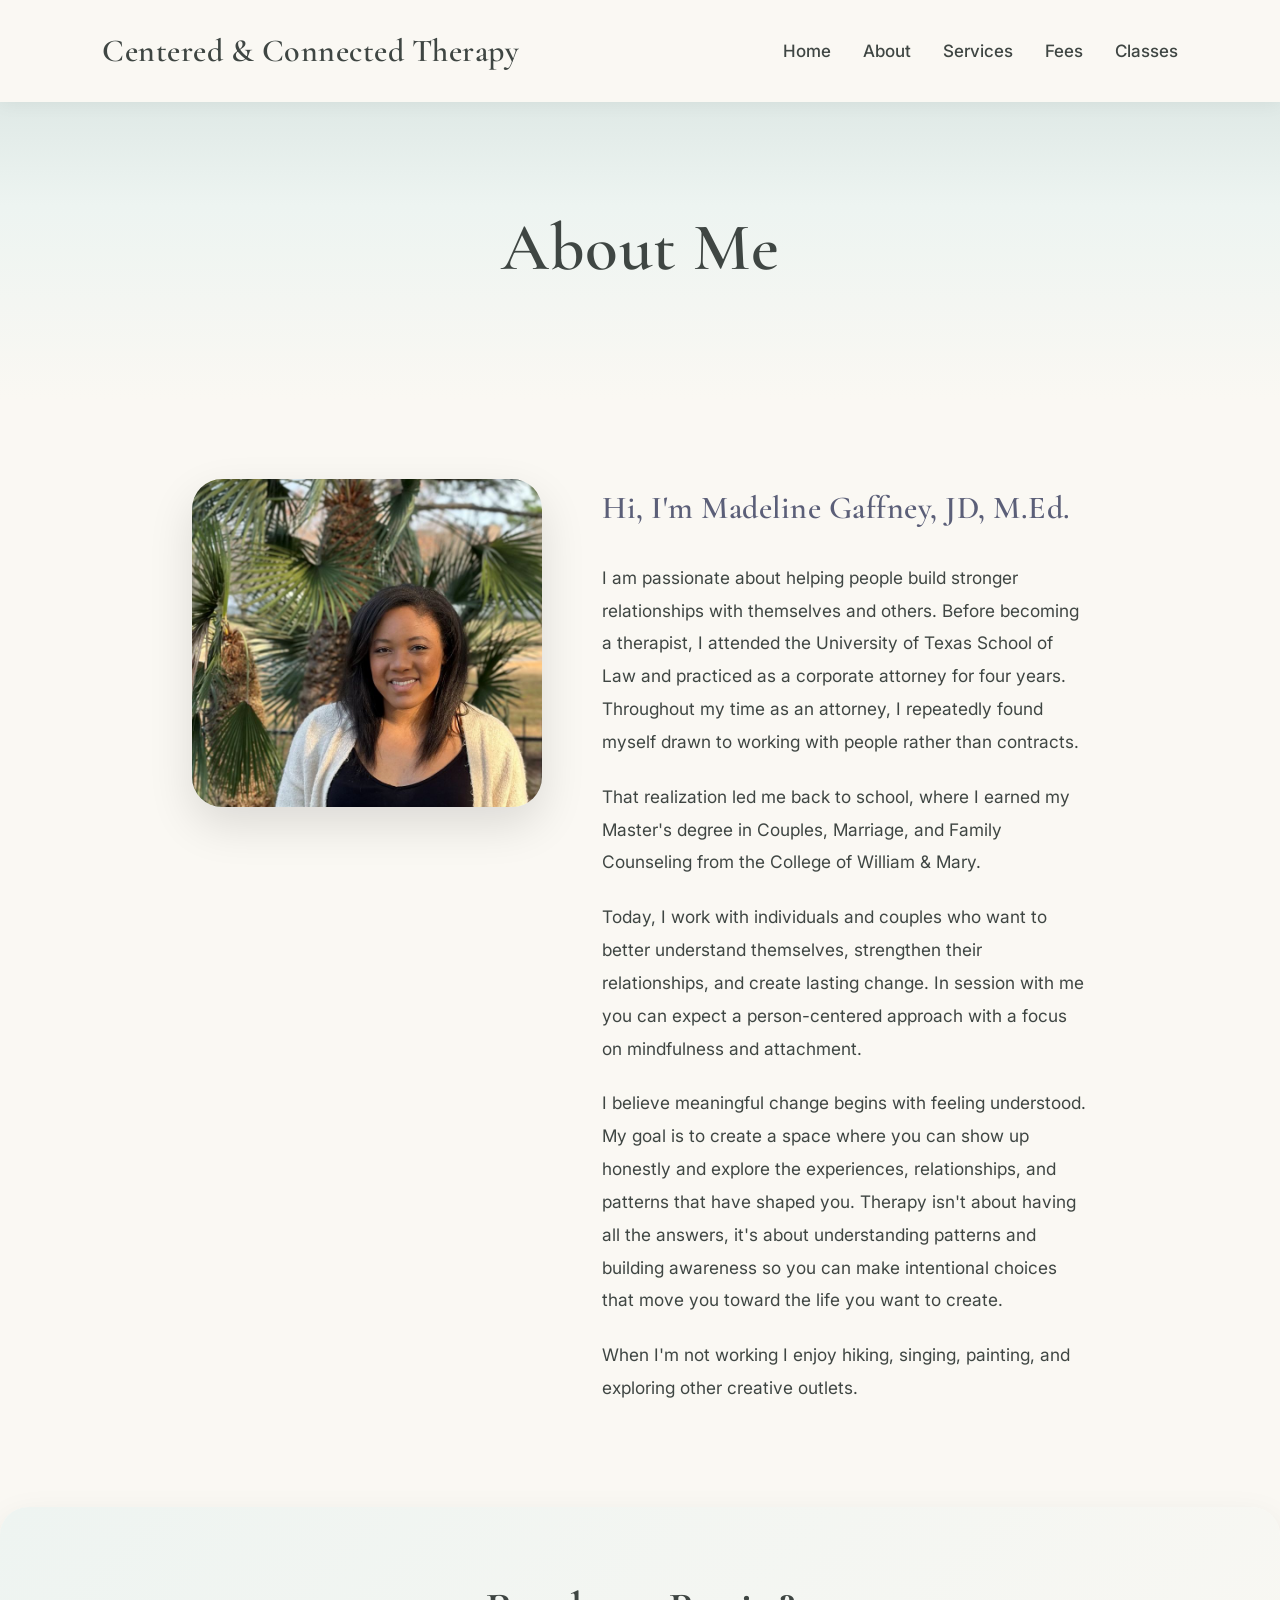
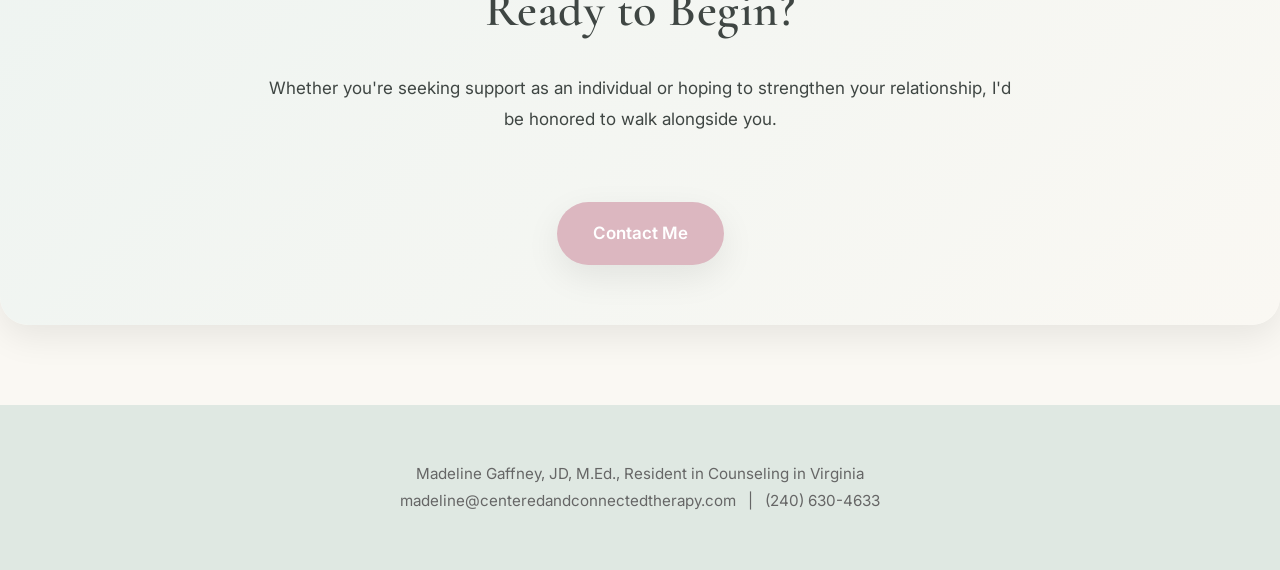
==== about.html @ 2975cbf3 "Update about add resident to footer.html" ====
<!DOCTYPE html>
<html>
<head>

<link rel="preconnect" href="https://fonts.googleapis.com"> 
<link rel="preconnect" href="https://fonts.gstatic.com" crossorigin> 
<link href="https://fonts.googleapis.com/css2?family=Cormorant+Garamond:wght@500;600;700&family=Inter:wght@300;400;500;600&display=swap" rel="stylesheet">
      
<link rel="stylesheet" href="style.css">

</head>

<body>

<header>

<div class="logo">
    <a href="about.html">
        Centered & Connected Therapy
    </a>
</div>
<nav>

<a href="index.html">Home</a>

<a href="about.html">About</a>

<a href="services.html">Services</a>

<a href="fees.html">Fees</a>

<a href="classes.html">Classes</a>

</nav>

</header>

<!-- About content -->

</body>
</html>

<section class="hero">
    <h1>About Me</h1>
    
</section>

<section class="about-container">

    <div class="about-photo">
        <img src="images/headshot.jpg" alt="Madeline Gaffney">
    </div>

    <div class="about-text">

        <h2>Hi, I'm Madeline Gaffney, JD, M.Ed.</h2>

        <p>
            I am passionate about helping people build stronger relationships with themselves and others.
            Before becoming a therapist, I attended the University of Texas School of Law and practiced as a corporate attorney for four years.
            Throughout my time as an attorney, I repeatedly found myself drawn to working with people rather than contracts.
        </p>

        <p>
            That realization led me back to school, where I earned my Master's degree in Couples, Marriage, and Family Counseling from the College of William & Mary.
        </p>

        <p>
            Today, I work with individuals and couples who want to better understand themselves, strengthen their relationships, and create lasting change.
            In session with me you can expect a person-centered approach with a focus on mindfulness and attachment.
        </p>

        <p>
            I believe meaningful change begins with feeling understood.
            My goal is to create a space where you can show up honestly and explore the experiences, relationships, and patterns that have shaped you.
            Therapy isn't about having all the answers, it's about understanding patterns and building awareness so you can make intentional choices that move you toward the life you want to create.
        </p>

        <p>
            When I'm not working I enjoy hiking, singing, painting, and exploring other creative outlets.
        </p>


    </div>

</section>

<div class="contact-box">

<h2>Ready to Begin?</h2>

<p>

Whether you're seeking support as an individual or hoping to strengthen your relationship, I'd be honored to walk alongside you.

</p>

<a class="btn" href="mailto:madeline@centeredandconnectedtherapy.com">

Contact Me

</a>

</div>


<footer>
<p>

Madeline Gaffney, JD, M.Ed., Resident in Counseling in Virginia

</p>

<p>

<a href="mailto:madeline@centeredandconnectedtherapy.com">

madeline@centeredandconnectedtherapy.com

</a>

&nbsp;&nbsp;|&nbsp;&nbsp;

<a href="tel:2406304633">

(240) 630-4633

</a>

</p>

</footer>
---- style.css ----
/* ==========================
   CENTERED & CONNECTED THERAPY
   VERSION 3
========================== */

:root{

--sage:#dfe8e2;
--cream:#faf8f3;
--blush:#dcb7c0;
--taupe:#8b7f78;
--text:#3f4643;
--white:#ffffff;

--shadow:0 12px 35px rgba(0,0,0,.08);
--shadowHover:0 18px 45px rgba(0,0,0,.12);

--radius:22px;

}

*{
margin:0;
padding:0;
box-sizing:border-box;
}

html{
scroll-behavior:smooth;
}

body{

font-family:'Inter',sans-serif;

background:var(--cream);

color:var(--text);

line-height:1.8;

font-size:17px;

-webkit-font-smoothing:antialiased;

}

img{

max-width:100%;

display:block;

}

a{

text-decoration:none;

color:inherit;

transition:.3s ease;

}

/* ==========================
TYPOGRAPHY
========================== */

h1,h2,h3{

font-family:'Cormorant Garamond',serif;

font-weight:600;

letter-spacing:.5px;

color:var(--text);

}

h1{

font-size:4.2rem;

line-height:1.08;

margin-bottom:25px;

}

h2{

font-size:3rem;

margin-bottom:25px;

text-align:center;

}

h3{

font-size:2rem;

margin-bottom:18px;

}

p{

margin-bottom:20px;

max-width:760px;

}

/* ==========================
HEADER
========================== */

header{

position:sticky;

top:0;

z-index:1000;

background:rgba(250,248,243,.95);

backdrop-filter:blur(12px);

padding:22px 8%;

display:flex;

justify-content:space-between;

align-items:center;

box-shadow:0 2px 18px rgba(0,0,0,.05);

}

.logo{

font-family:'Cormorant Garamond',serif;

font-size:2rem;

font-weight:600;

letter-spacing:.5px;

}

nav{

display:flex;

gap:32px;

}

nav a{

font-weight:500;

position:relative;

}

nav a::after{

content:"";

position:absolute;

left:0;

bottom:-6px;

width:0;

height:2px;

background:var(--blush);

transition:.3s;

}

nav a:hover::after{

width:100%;

}

/* ==========================
HERO
========================== */

.hero{

padding:110px 8% 90px;

text-align:center;

background:

linear-gradient(

180deg,

#dfe9e6 0%,

#edf4f1 35%,

#faf8f3 100%

);

}

.hero img{

width:100%;
max-width:450px;
margin:50px auto 0 auto;
border-radius:24px
transition:.4s;

}

.hero img:hover{

transform:scale(1.03);

}

.tag{

font-size:1.35rem;

font-weight:300;

max-width:720px;

margin: 30px auto;

color:#666;

text-align: center;

}

.btn{

display:inline-block;

margin-top:38px;

padding:16px 36px;

background:var(--blush);

color:white;

border-radius:999px;

font-weight:600;

box-shadow:var(--shadow);

transition:.3s;

}

.btn:hover{

transform:translateY(-4px);

box-shadow:var(--shadowHover);

}

/* =====================================
   CONTENT SECTIONS
===================================== */

.section{

max-width:1100px;

margin:auto;

padding:90px 8%;

}

.section p{

margin-left:auto;

margin-right:auto;

}

.section-title{

text-align:center;

margin-bottom:60px;

}

/* =====================================
   CARDS
===================================== */

.cards{

display:grid;

grid-template-columns:repeat(auto-fit,minmax(270px,1fr));

gap:32px;

margin-top:50px;

}

.card{

background:white;

padding:42px;

border-radius:24px;

box-shadow:var(--shadow);

transition:.35s;

border:1px solid rgba(0,0,0,.03);

}

.card:hover{

transform:translateY(-8px);

box-shadow:var(--shadowHover);

}

.card h3{

margin-bottom:18px;

text-align:left;

}

.card p{

margin-bottom:0;

}

/* =====================================
   ABOUT PAGE
===================================== */

.about-grid{

display:grid;

grid-template-columns:1fr 1.3fr;

gap:70px;

align-items:center;

}

.about-photo{

border-radius:30px;

overflow:hidden;

box-shadow:var(--shadowHover);

}

.about-photo img{

width:100%;
max-width: 360px;
height:auto;
border-radius:22px;
display:block;

}

.about-text h2{

text-align:left;

}

.about-text p{

max-width:none;

}

/* =====================================
   SERVICES
===================================== */

.service{

margin-bottom:65px;

padding-bottom:55px;

border-bottom:1px solid rgba(0,0,0,.08);

}

.service:last-child{

border:none;

}

/* =====================================
   QUOTE
===================================== */

.quote{

background:white;

padding:55px;

border-left:6px solid var(--blush);

border-radius:22px;

font-style:italic;

font-size:1.25rem;

margin:70px auto;

max-width:900px;

box-shadow:var(--shadow);

}

/* =====================================
   CONTACT BOX
===================================== */

.contact-box{

background:linear-gradient(
135deg,
#eef4f1,
#faf8f3
);

padding:60px;

border-radius:28px;

text-align:center;

box-shadow:var(--shadow);

margin-top:70px;

}

.contact-box h2{

margin-bottom:20px;

}

.contact-box p{

margin:auto auto 30px;

}

/* =====================================
   FOOTER
===================================== */

footer{

margin-top:80px;

padding:55px 8%;

background:#dfe8e2;

text-align:center;

font-size:.95rem;

color:#666;

}

footer p{

margin:auto;

}

/* =====================================
   SUBTLE FADE IN
===================================== */

.card,
.about-photo,
.quote,
.contact-box{

animation:fadeUp .8s ease both;

}

@keyframes fadeUp{

from{

opacity:0;

transform:translateY(25px);

}

to{

opacity:1;

transform:translateY(0);

}

}

/* =====================================
   MOBILE
===================================== */

@media(max-width:900px){

h1{

font-size:3rem;

}

h2{

font-size:2.4rem;

}

header{

flex-direction:column;

gap:20px;

}

nav{

flex-wrap:wrap;

justify-content:center;

}

.hero{

padding-top:70px;

}

.hero img{

width:190px;

}

.about-grid{

grid-template-columns:1fr;

}

.section{

padding:70px 7%;

}

.cards{

grid-template-columns:1fr;

}

.contact-box{

padding:40px 30px;

}

}

/* ===== ABOUT PAGE ===== */

.about-container{
    max-width:1100px;
    margin:80px auto;
    padding:0 8%;
    display:grid;
    grid-template-columns:350px 1fr;
    gap:60px;
    align-items:start;
}

.about-photo img{
    width:100%;
    border-radius:22px;
    box-shadow:0 15px 40px rgba(0,0,0,.12);
}

.about-text h2{
    margin-top:0;
    color:#5b5f78;
    font-size:2rem;
}

.about-text p{
    margin-bottom:22px;
    font-size:1.08rem;
    line-height:1.9;
}

@media (max-width:900px){

.about-container{
    grid-template-columns:1fr;
    text-align:center;
}

.about-photo{
    max-width:320px;
    margin:0 auto;
}

}

/* ===== SERVICES PAGE ===== */

.tagline{
    font-size:1.3rem;
    font-weight:300;
    max-width:720px;
    margin:30px auto;
    color:#666;
    text-align:center;
}

.service ul{
    margin:20px 0 25px 55px;
    padding-left:20px;
}

.service li{
    margin-bottom:10px;
}
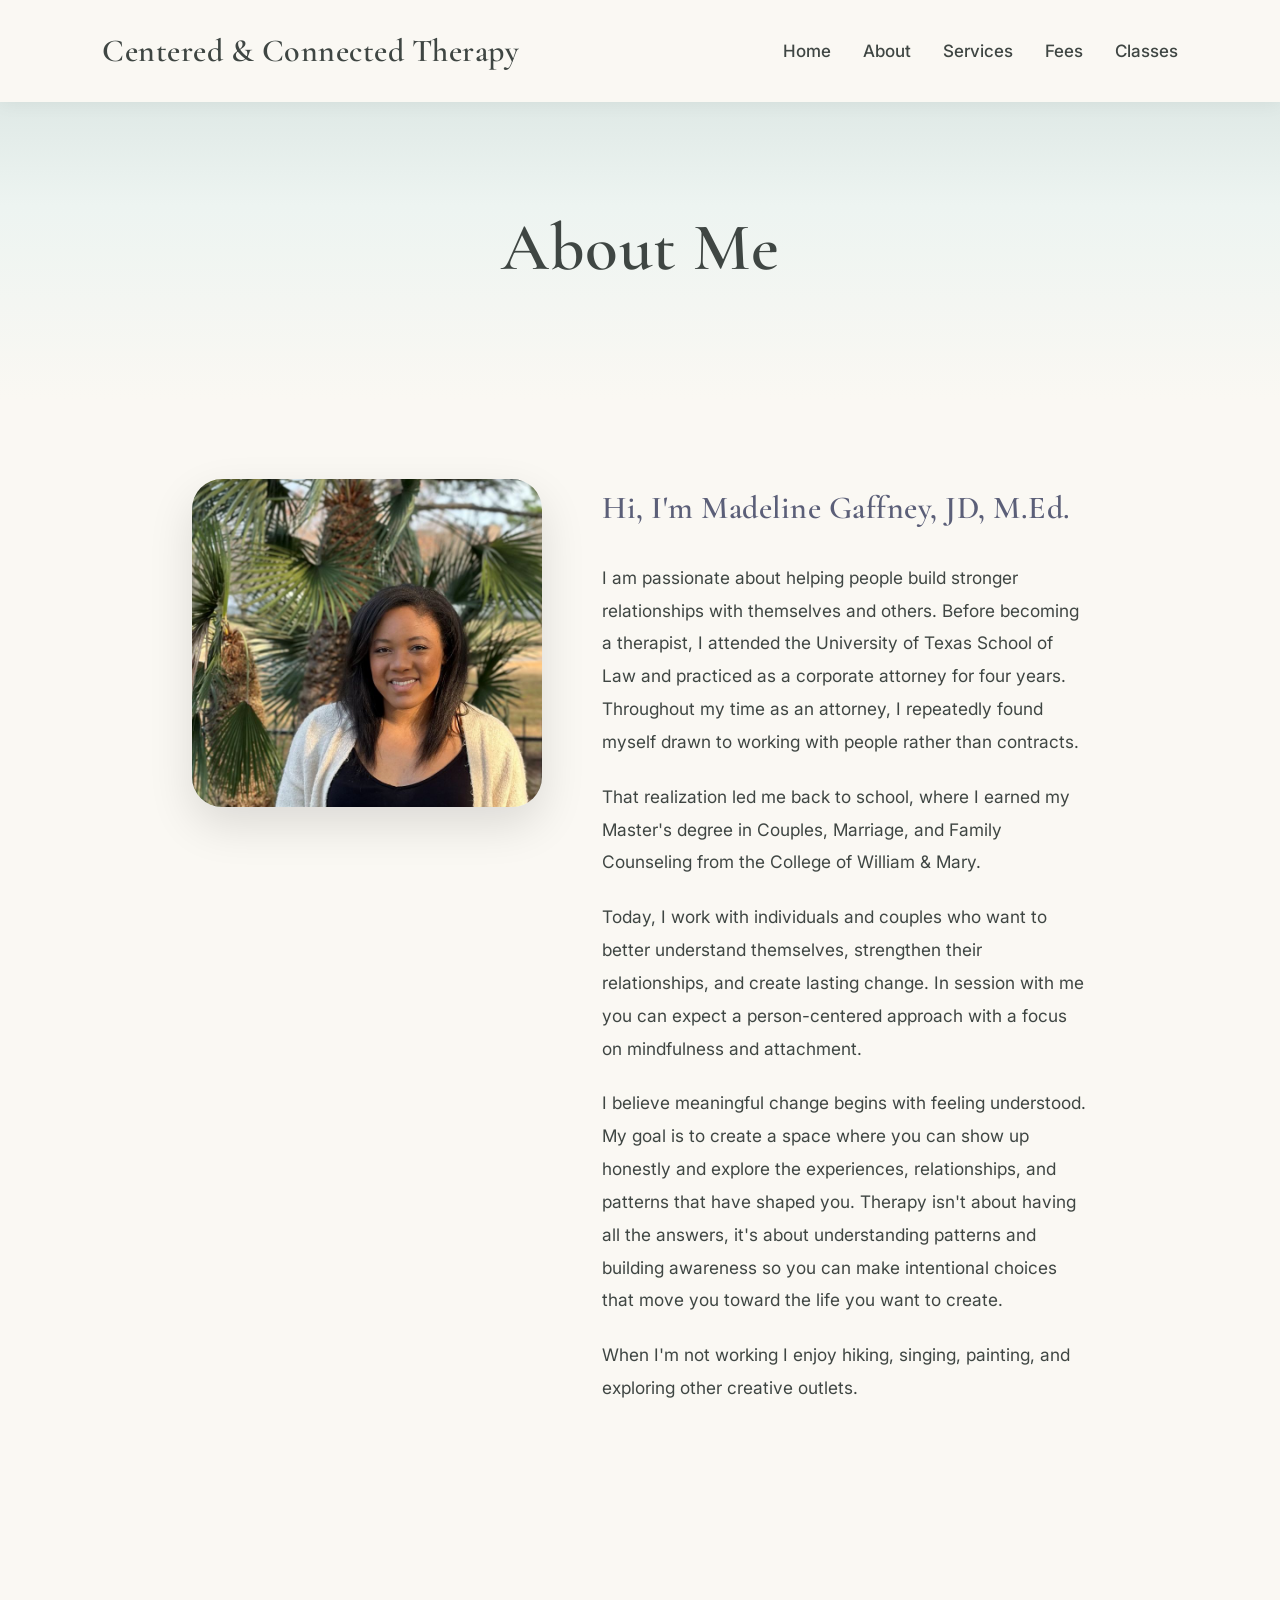
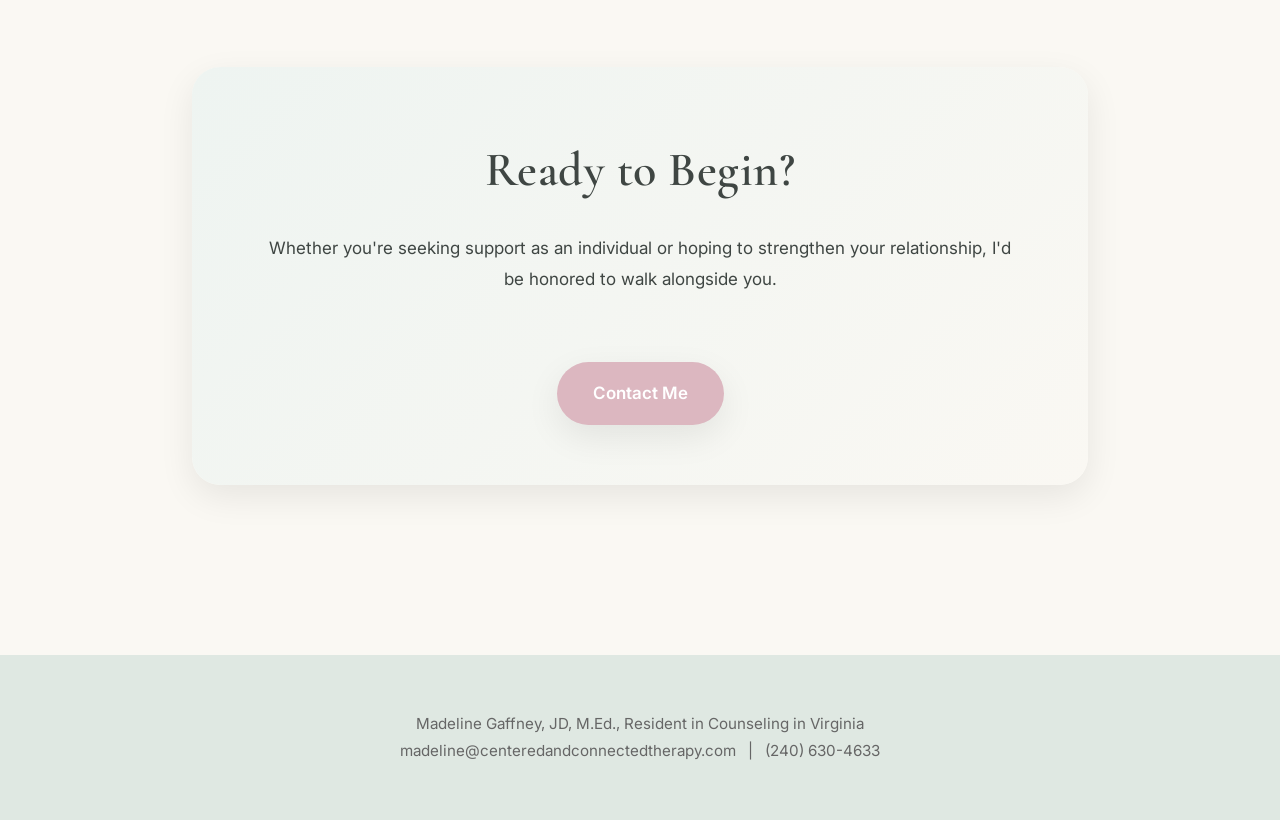
==== commit 97198c90: "Update about fixing the contact box.html" ====
--- a/about.html
+++ b/about.html
@@ -85,6 +85,7 @@
 
 </section>
 
+<section class="section">
 <div class="contact-box">
 
 <h2>Ready to Begin?</h2>
@@ -103,6 +104,7 @@
 
 </div>
 
+</section> 
 
 <footer>
 <p>
--- a/style.css
+++ b/style.css
@@ -415,6 +415,22 @@
 
 max-width:none;
 
+}
+
+/* ===== HOLDING HANDS IMAGE ===== */
+
+.hands-section{
+    text-align:center;
+    padding:20px 0 60px;
+}
+
+.hands-photo{
+    display:block;
+    width:100%;
+    max-width:650px;
+    margin:0 auto;
+    border-radius:24px;
+    box-shadow:0 12px 35px rgba(0,0,0,.12);
 }
 
 /* =====================================
@@ -687,7 +703,7 @@
 
 .service ul{
     margin:20px 0 25px 55px;
-    padding-left:20px;
+    padding-left:45px;
 }
 
 .service li{
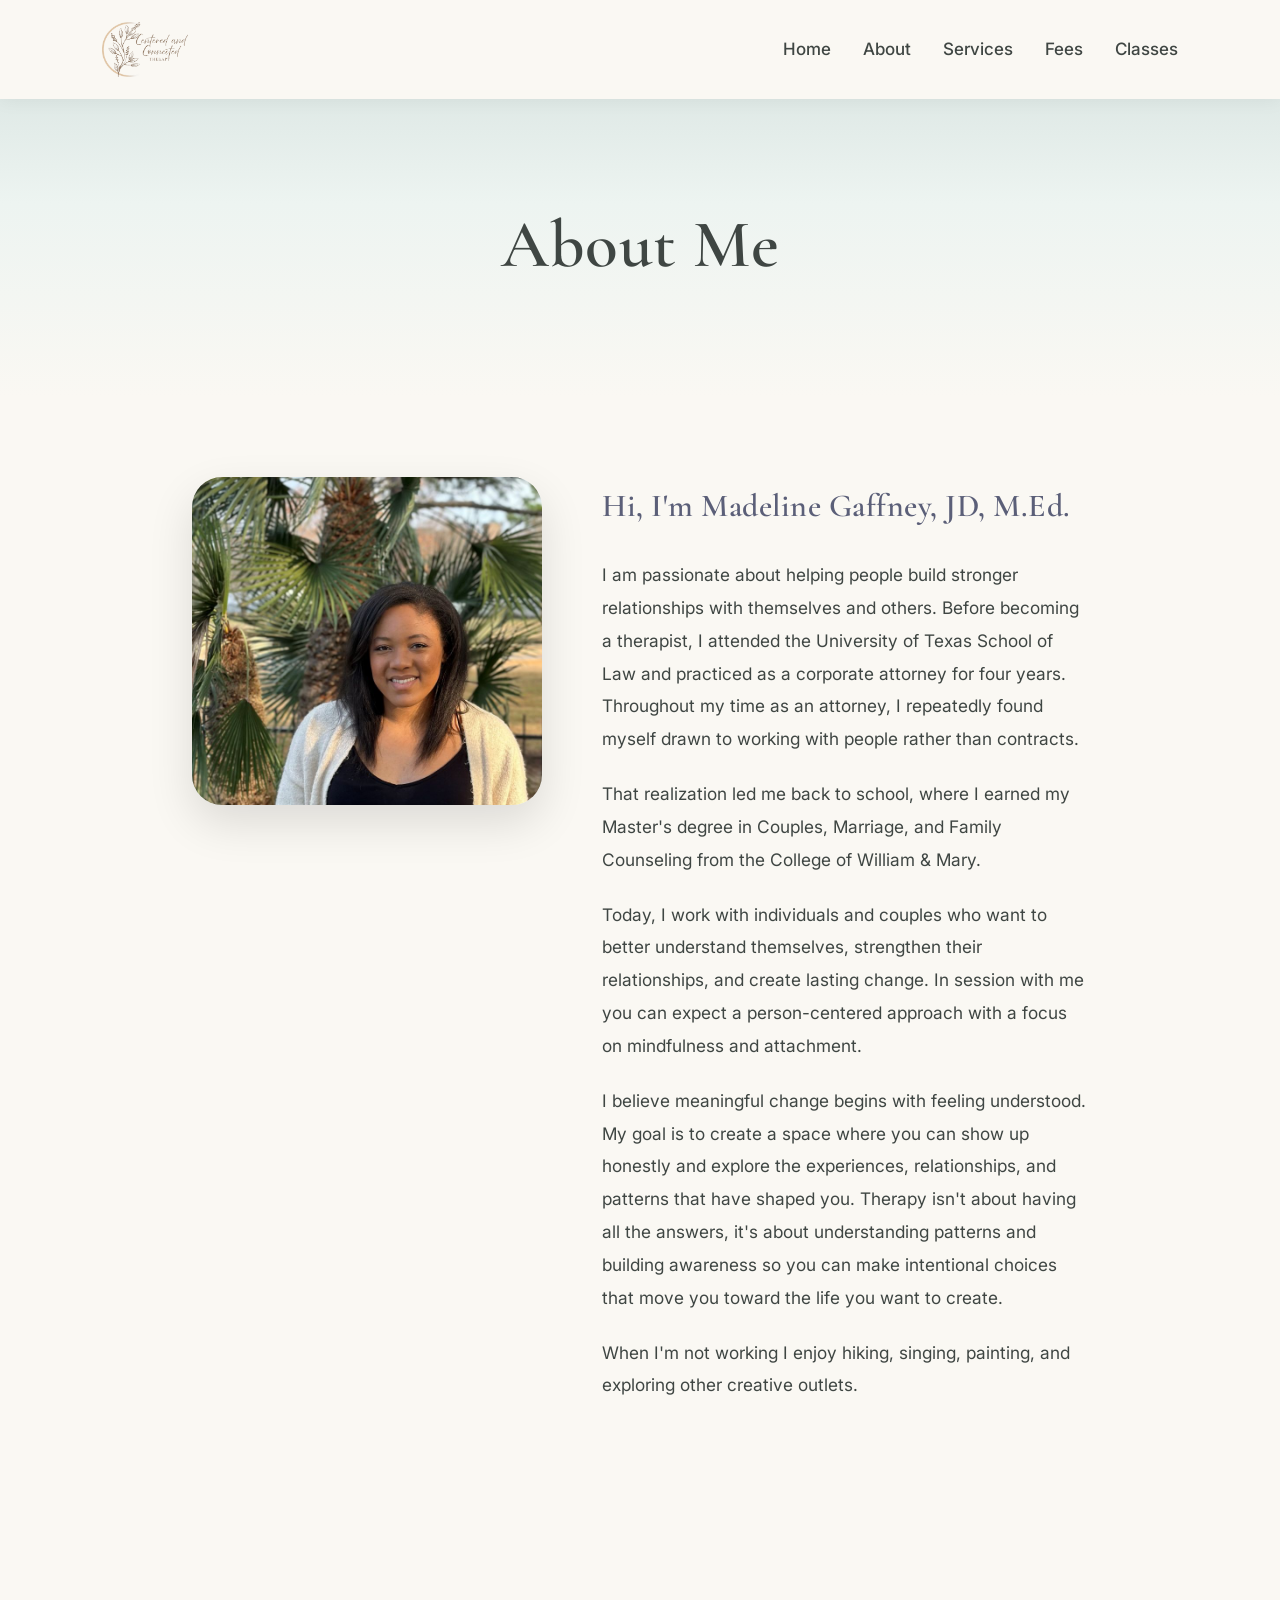
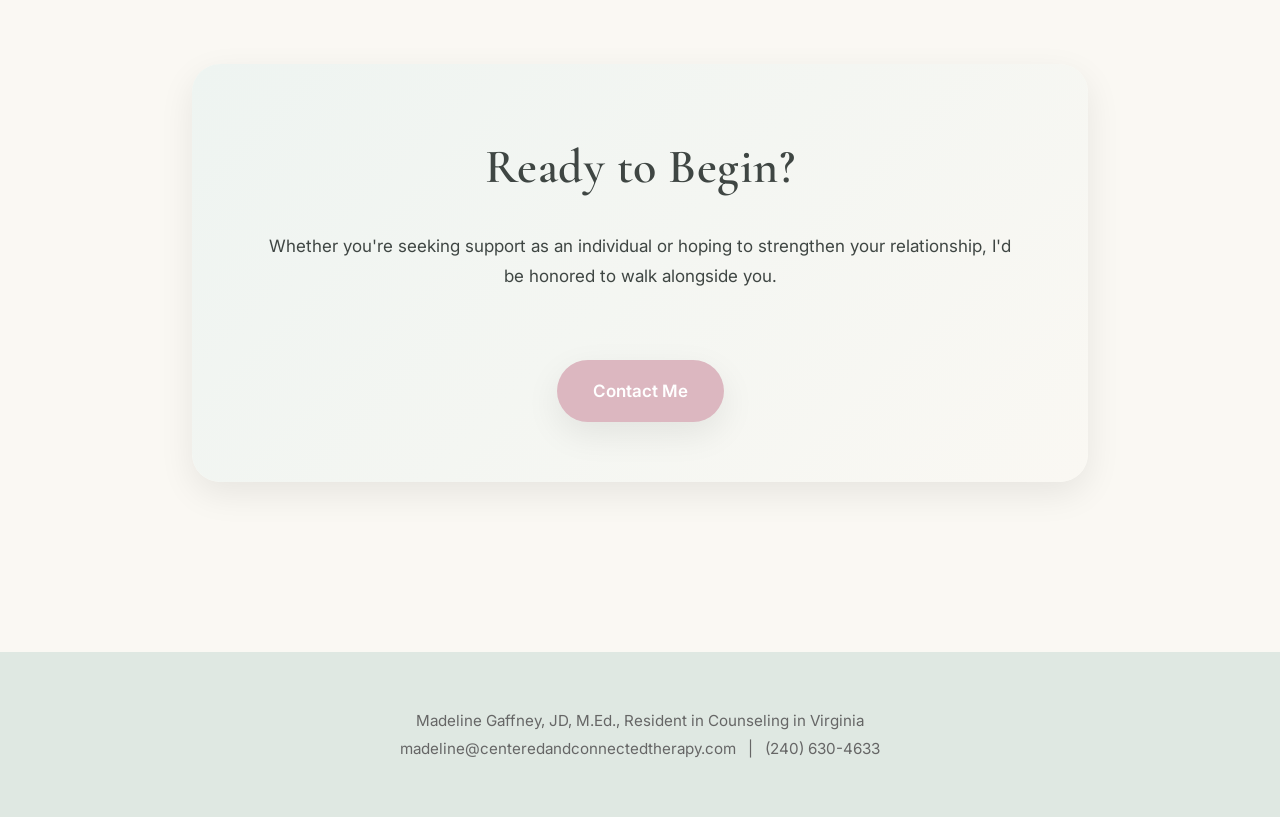
==== commit e230324d: "Update about claude overhaul.html" ====
--- a/about.html
+++ b/about.html
@@ -1,11 +1,19 @@
 <!DOCTYPE html>
-<html>
+<html lang="en">
+
 <head>
 
-<link rel="preconnect" href="https://fonts.googleapis.com"> 
-<link rel="preconnect" href="https://fonts.gstatic.com" crossorigin> 
-<link href="https://fonts.googleapis.com/css2?family=Cormorant+Garamond:wght@500;600;700&family=Inter:wght@300;400;500;600&display=swap" rel="stylesheet">
-      
+<meta charset="UTF-8">
+<meta name="viewport" content="width=device-width, initial-scale=1.0">
+
+<title>About | Centered & Connected Therapy</title>
+
+<meta name="description" content="Meet Madeline Gaffney, JD, M.Ed., a relationship-focused therapist in Virginia specializing in Emotionally Focused Couples Therapy and individual therapy.">
+
+<link rel="preconnect" href="https://fonts.googleapis.com">
+<link rel="preconnect" href="https://fonts.gstatic.com" crossorigin>
+<link href="https://fonts.googleapis.com/css2?family=Cormorant+Garamond:wght@400;600&family=Inter:wght@300;400;500;600&display=swap" rel="stylesheet">
+
 <link rel="stylesheet" href="style.css">
 
 </head>
@@ -15,10 +23,17 @@
 <header>
 
 <div class="logo">
-    <a href="about.html">
-        Centered & Connected Therapy
+    <a href="index.html">
+        <img src="images/logo.png" alt="Centered & Connected Therapy" class="nav-logo">
     </a>
 </div>
+
+<button class="menu-toggle" aria-label="Toggle navigation menu" aria-expanded="false">
+    <span></span>
+    <span></span>
+    <span></span>
+</button>
+
 <nav>
 
 <a href="index.html">Home</a>
@@ -35,100 +50,128 @@
 
 </header>
 
-<!-- About content -->
-
-</body>
-</html>
+<!-- ==========================
+     HERO
+=========================== -->
 
 <section class="hero">
-    <h1>About Me</h1>
-    
+
+<h1>About Me</h1>
+
 </section>
+
+<!-- ==========================
+     ABOUT CONTENT
+=========================== -->
 
 <section class="about-container">
 
-    <div class="about-photo">
-        <img src="images/headshot.jpg" alt="Madeline Gaffney">
-    </div>
+<div class="about-photo">
+    <img src="images/headshot.jpg" alt="Madeline Gaffney">
+</div>
 
-    <div class="about-text">
+<div class="about-text">
 
-        <h2>Hi, I'm Madeline Gaffney, JD, M.Ed.</h2>
+<h2>Hi, I'm Madeline Gaffney, JD, M.Ed.</h2>
 
-        <p>
-            I am passionate about helping people build stronger relationships with themselves and others.
-            Before becoming a therapist, I attended the University of Texas School of Law and practiced as a corporate attorney for four years.
-            Throughout my time as an attorney, I repeatedly found myself drawn to working with people rather than contracts.
-        </p>
+<p>
+I am passionate about helping people build stronger relationships with themselves and others.
+Before becoming a therapist, I attended the University of Texas School of Law and practiced as a corporate attorney for four years.
+Throughout my time as an attorney, I repeatedly found myself drawn to working with people rather than contracts.
+</p>
 
-        <p>
-            That realization led me back to school, where I earned my Master's degree in Couples, Marriage, and Family Counseling from the College of William & Mary.
-        </p>
+<p>
+That realization led me back to school, where I earned my Master's degree in Couples, Marriage, and Family Counseling from the College of William & Mary.
+</p>
 
-        <p>
-            Today, I work with individuals and couples who want to better understand themselves, strengthen their relationships, and create lasting change.
-            In session with me you can expect a person-centered approach with a focus on mindfulness and attachment.
-        </p>
+<p>
+Today, I work with individuals and couples who want to better understand themselves, strengthen their relationships, and create lasting change.
+In session with me you can expect a person-centered approach with a focus on mindfulness and attachment.
+</p>
 
-        <p>
-            I believe meaningful change begins with feeling understood.
-            My goal is to create a space where you can show up honestly and explore the experiences, relationships, and patterns that have shaped you.
-            Therapy isn't about having all the answers, it's about understanding patterns and building awareness so you can make intentional choices that move you toward the life you want to create.
-        </p>
+<p>
+I believe meaningful change begins with feeling understood.
+My goal is to create a space where you can show up honestly and explore the experiences, relationships, and patterns that have shaped you.
+Therapy isn't about having all the answers, it's about understanding patterns and building awareness so you can make intentional choices that move you toward the life you want to create.
+</p>
 
-        <p>
-            When I'm not working I enjoy hiking, singing, painting, and exploring other creative outlets.
-        </p>
+<p>
+When I'm not working I enjoy hiking, singing, painting, and exploring other creative outlets.
+</p>
 
-
-    </div>
+</div>
 
 </section>
 
+<!-- ==========================
+     CTA
+=========================== -->
+
 <section class="section">
+
 <div class="contact-box">
 
 <h2>Ready to Begin?</h2>
 
 <p>
-
 Whether you're seeking support as an individual or hoping to strengthen your relationship, I'd be honored to walk alongside you.
-
 </p>
 
 <a class="btn" href="mailto:madeline@centeredandconnectedtherapy.com">
-
 Contact Me
-
 </a>
 
 </div>
 
-</section> 
+</section>
+
+<!-- ==========================
+     FOOTER
+=========================== -->
 
 <footer>
+
 <p>
-
 Madeline Gaffney, JD, M.Ed., Resident in Counseling in Virginia
-
 </p>
 
 <p>
-
 <a href="mailto:madeline@centeredandconnectedtherapy.com">
-
 madeline@centeredandconnectedtherapy.com
-
 </a>
 
 &nbsp;&nbsp;|&nbsp;&nbsp;
 
 <a href="tel:2406304633">
-
 (240) 630-4633
-
 </a>
-
 </p>
 
 </footer>
+
+<script>
+
+const menuToggle = document.querySelector('.menu-toggle');
+const siteNav = document.querySelector('nav');
+
+menuToggle.addEventListener('click', () => {
+    const isOpen = siteNav.classList.toggle('active');
+    menuToggle.classList.toggle('active');
+    menuToggle.setAttribute('aria-expanded', isOpen);
+    document.body.classList.toggle('nav-open', isOpen);
+});
+
+document.querySelectorAll('nav a').forEach(link => {
+    link.addEventListener('click', () => {
+        siteNav.classList.remove('active');
+        menuToggle.classList.remove('active');
+        menuToggle.setAttribute('aria-expanded', false);
+        document.body.classList.remove('nav-open');
+    });
+});
+
+</script>
+
+</body>
+
+</html>
--- a/style.css
+++ b/style.css
@@ -27,6 +27,7 @@
 
 html{
 scroll-behavior:smooth;
+overflow-x:hidden;
 }
 
 body{
@@ -42,6 +43,8 @@
 font-size:17px;
 
 -webkit-font-smoothing:antialiased;
+
+overflow-x:hidden;
 
 }
 
@@ -153,13 +156,95 @@
 
 letter-spacing:.5px;
 
+display:flex;
+
+align-items:center;
+
+}
+
+.nav-logo{
+
+height:55px;
+
+width:auto;
+
 }
 
 nav{
 
 display:flex;
 
+align-items:center;
+
 gap:32px;
+
+}
+
+/* ==========================
+HAMBURGER MENU
+========================== */
+
+.menu-toggle{
+
+display:none;
+
+flex-direction:column;
+
+justify-content:space-between;
+
+width:28px;
+
+height:20px;
+
+background:none;
+
+border:none;
+
+cursor:pointer;
+
+padding:0;
+
+z-index:1100;
+
+}
+
+.menu-toggle span{
+
+display:block;
+
+height:2px;
+
+width:100%;
+
+background:var(--text);
+
+border-radius:2px;
+
+transition:.3s;
+
+}
+
+.menu-toggle.active span:nth-child(1){
+
+transform:translateY(9px) rotate(45deg);
+
+}
+
+.menu-toggle.active span:nth-child(2){
+
+opacity:0;
+
+}
+
+.menu-toggle.active span:nth-child(3){
+
+transform:translateY(-9px) rotate(-45deg);
+
+}
+
+body.nav-open{
+
+overflow:hidden;
 
 }
 
@@ -228,7 +313,7 @@
 width:100%;
 max-width:450px;
 margin:50px auto 0 auto;
-border-radius:24px
+border-radius:24px;
 transition:.4s;
 
 }
@@ -515,6 +600,70 @@
 
 }
 
+.contact-form{
+
+display:flex;
+
+flex-direction:column;
+
+gap:18px;
+
+max-width:500px;
+
+margin:30px auto 0;
+
+text-align:left;
+
+}
+
+.contact-form input,
+.contact-form textarea{
+
+padding:14px 18px;
+
+border:1px solid rgba(0,0,0,.12);
+
+border-radius:14px;
+
+font-family:inherit;
+
+font-size:1rem;
+
+background:white;
+
+resize:vertical;
+
+}
+
+.contact-form input:focus,
+.contact-form textarea:focus{
+
+outline:2px solid var(--blush);
+
+outline-offset:2px;
+
+}
+
+.contact-form button{
+
+align-self:center;
+
+border:none;
+
+cursor:pointer;
+
+}
+
+.contact-alt{
+
+margin-top:24px;
+
+font-size:.95rem;
+
+color:#666;
+
+}
+
 /* =====================================
    FOOTER
 ===================================== */
@@ -575,7 +724,7 @@
 }
 
 /* =====================================
-   MOBILE
+   MOBILE (TABLET / <=900px)
 ===================================== */
 
 @media(max-width:900px){
@@ -592,55 +741,158 @@
 
 }
 
-header{
+.menu-toggle{
+
+display:flex;
+
+}
+
+nav{
+
+position:fixed;
+
+top:0;
+
+right:-100%;
+
+width:70%;
+
+max-width:320px;
+
+height:100vh;
+
+background:var(--cream);
 
 flex-direction:column;
 
-gap:20px;
+justify-content:center;
+
+gap:36px;
+
+box-shadow:-8px 0 30px rgba(0,0,0,.12);
+
+transition:right .4s ease;
+
+}
+
+nav.active{
+
+right:0;
+
+}
+
+nav a{
+
+font-size:1.2rem;
+
+}
+
+.hero{
+
+padding-top:70px;
+
+}
+
+.hero img{
+
+width:190px;
+
+}
+
+.about-grid{
+
+grid-template-columns:1fr;
+
+}
+
+.section{
+
+padding:70px 7%;
+
+}
+
+.cards{
+
+grid-template-columns:1fr;
+
+}
+
+.contact-box{
+
+padding:40px 30px;
+
+}
+
+}
+
+/* =====================================
+   MOBILE (PHONES / <=480px)
+===================================== */
+
+@media(max-width:480px){
+
+h1{
+
+font-size:2.3rem;
+
+}
+
+h2{
+
+font-size:1.9rem;
+
+}
+
+.tag,
+.tagline{
+
+font-size:1.1rem;
+
+}
+
+.hero{
+
+padding:60px 6% 60px;
+
+}
+
+.hero img{
+
+width:150px;
+
+}
+
+.btn{
+
+padding:14px 28px;
+
+font-size:.95rem;
 
 }
 
 nav{
 
-flex-wrap:wrap;
-
-justify-content:center;
-
-}
-
-.hero{
-
-padding-top:70px;
-
-}
-
-.hero img{
-
-width:190px;
-
-}
-
-.about-grid{
-
-grid-template-columns:1fr;
-
-}
-
-.section{
-
-padding:70px 7%;
-
-}
-
-.cards{
-
-grid-template-columns:1fr;
+gap:14px 20px;
+
+}
+
+.card{
+
+padding:30px 24px;
 
 }
 
 .contact-box{
 
-padding:40px 30px;
+padding:32px 20px;
+
+}
+
+.quote{
+
+padding:32px 24px;
+
+font-size:1.1rem;
 
 }
 
@@ -709,3 +961,4 @@
 .service li{
     margin-bottom:10px;
 }
+
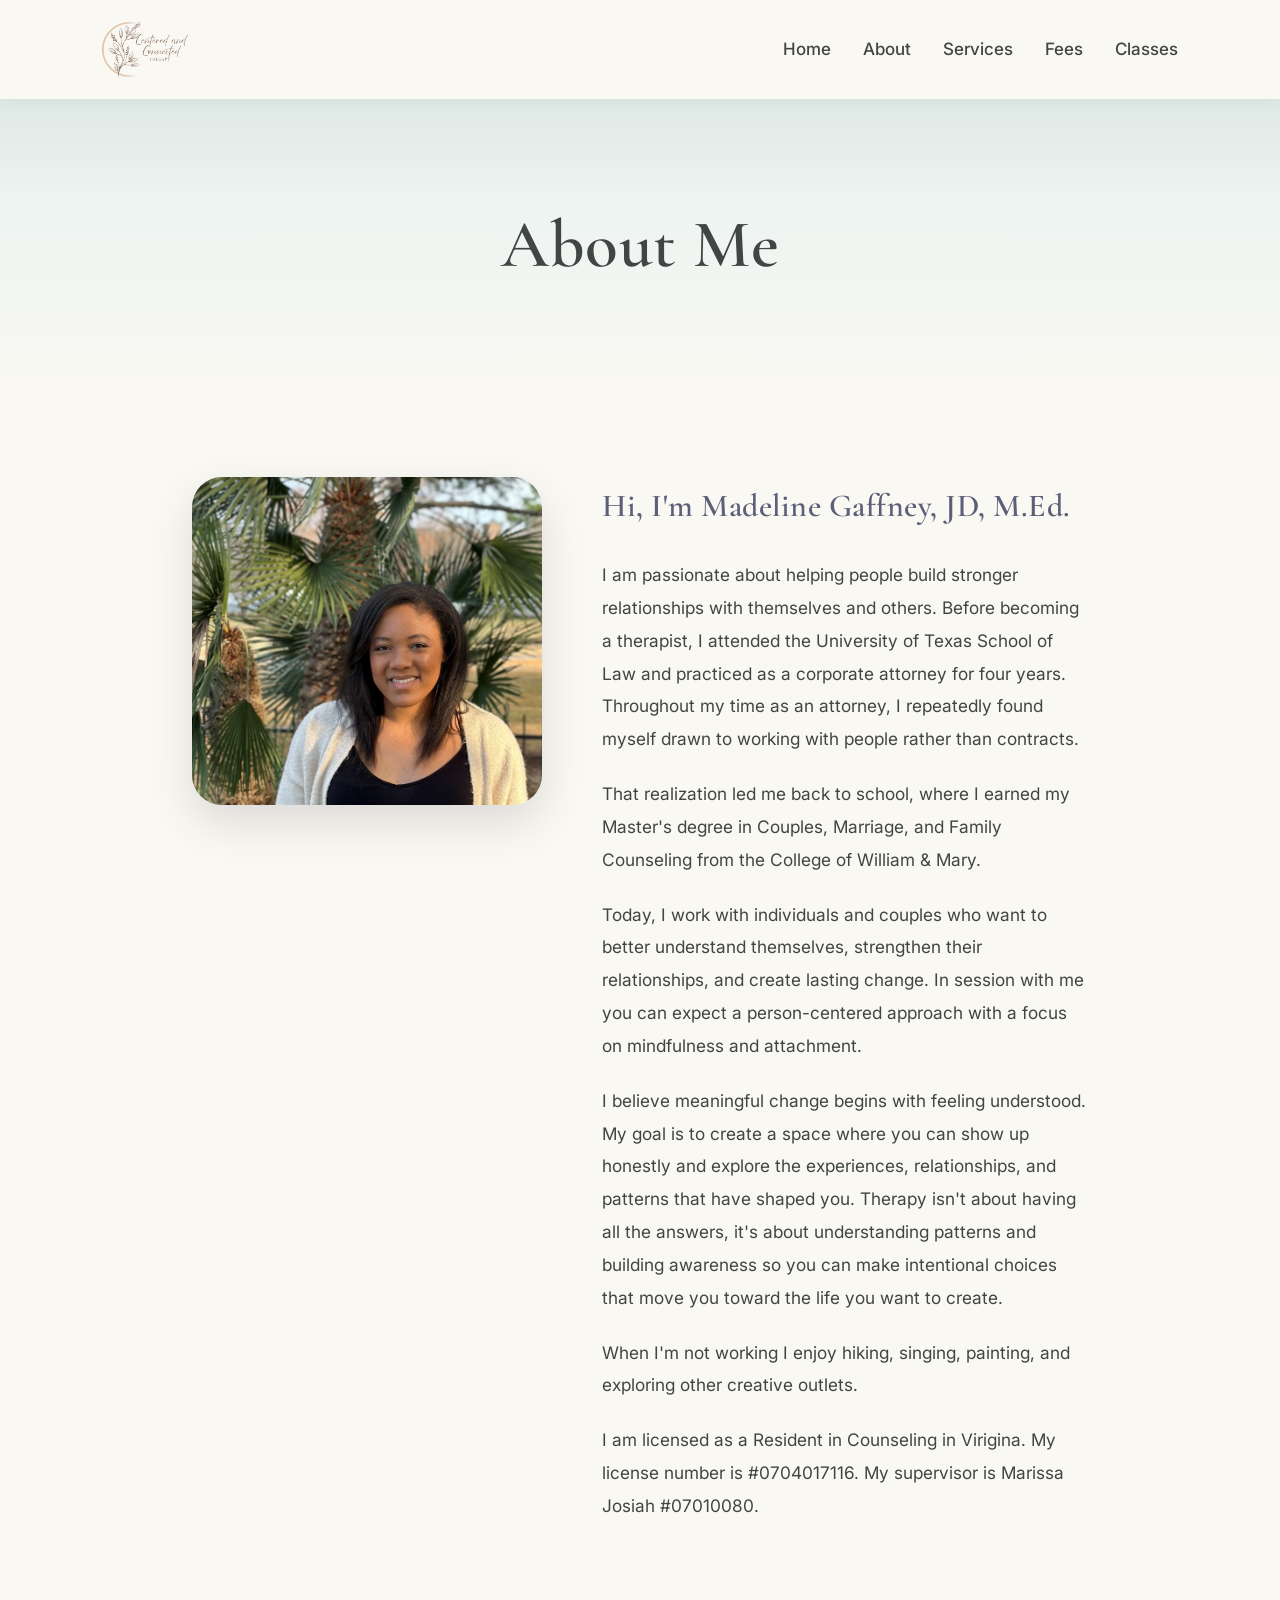
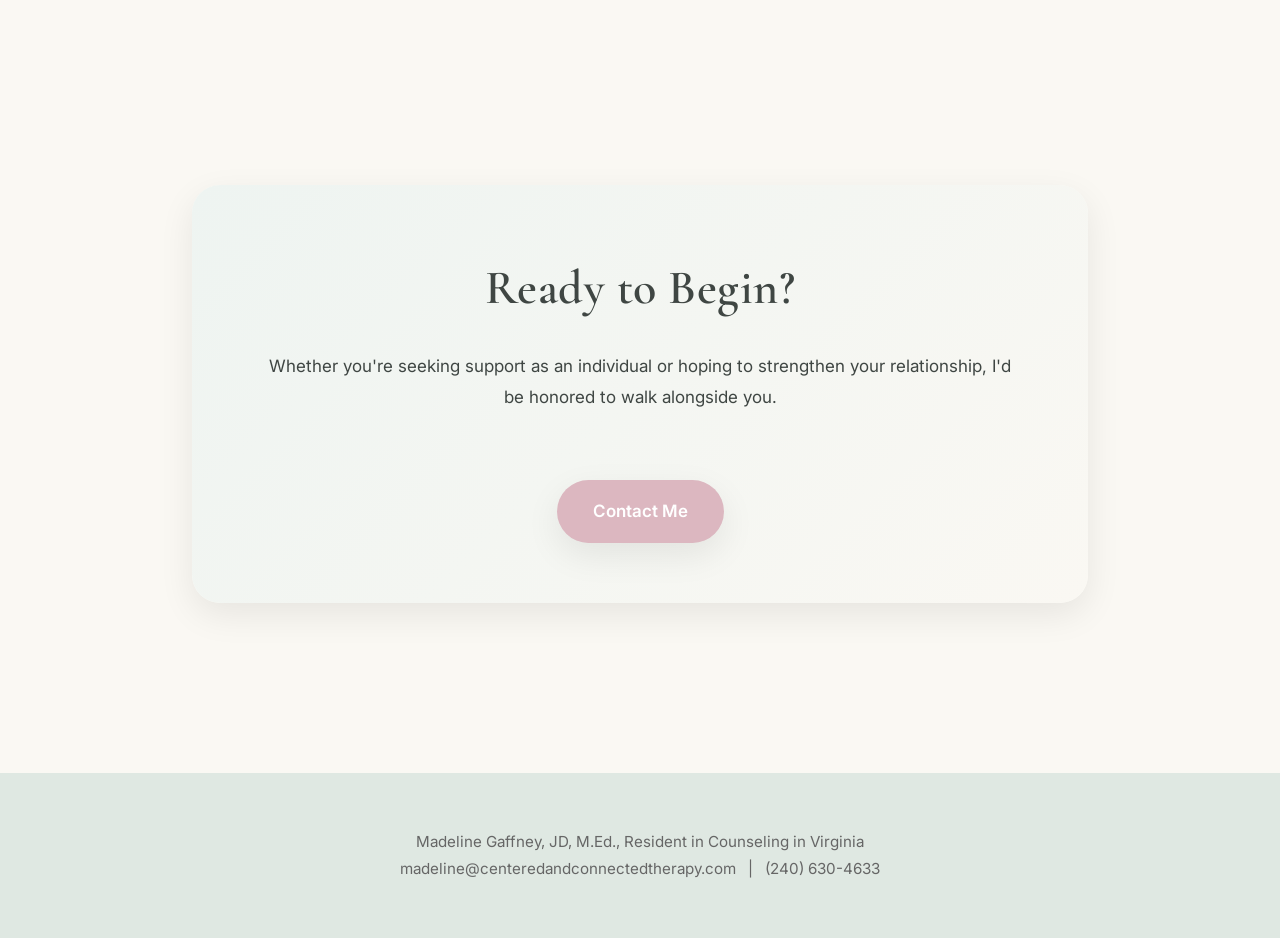
==== commit c9ae1269: "Update about add license.html" ====
--- a/about.html
+++ b/about.html
@@ -99,6 +99,10 @@
 When I'm not working I enjoy hiking, singing, painting, and exploring other creative outlets.
 </p>
 
+<p>
+I am licensed as a Resident in Counseling in Virigina. My license number is #0704017116. My supervisor is Marissa Josiah #07010080.
+</p>
+    
 </div>
 
 </section>
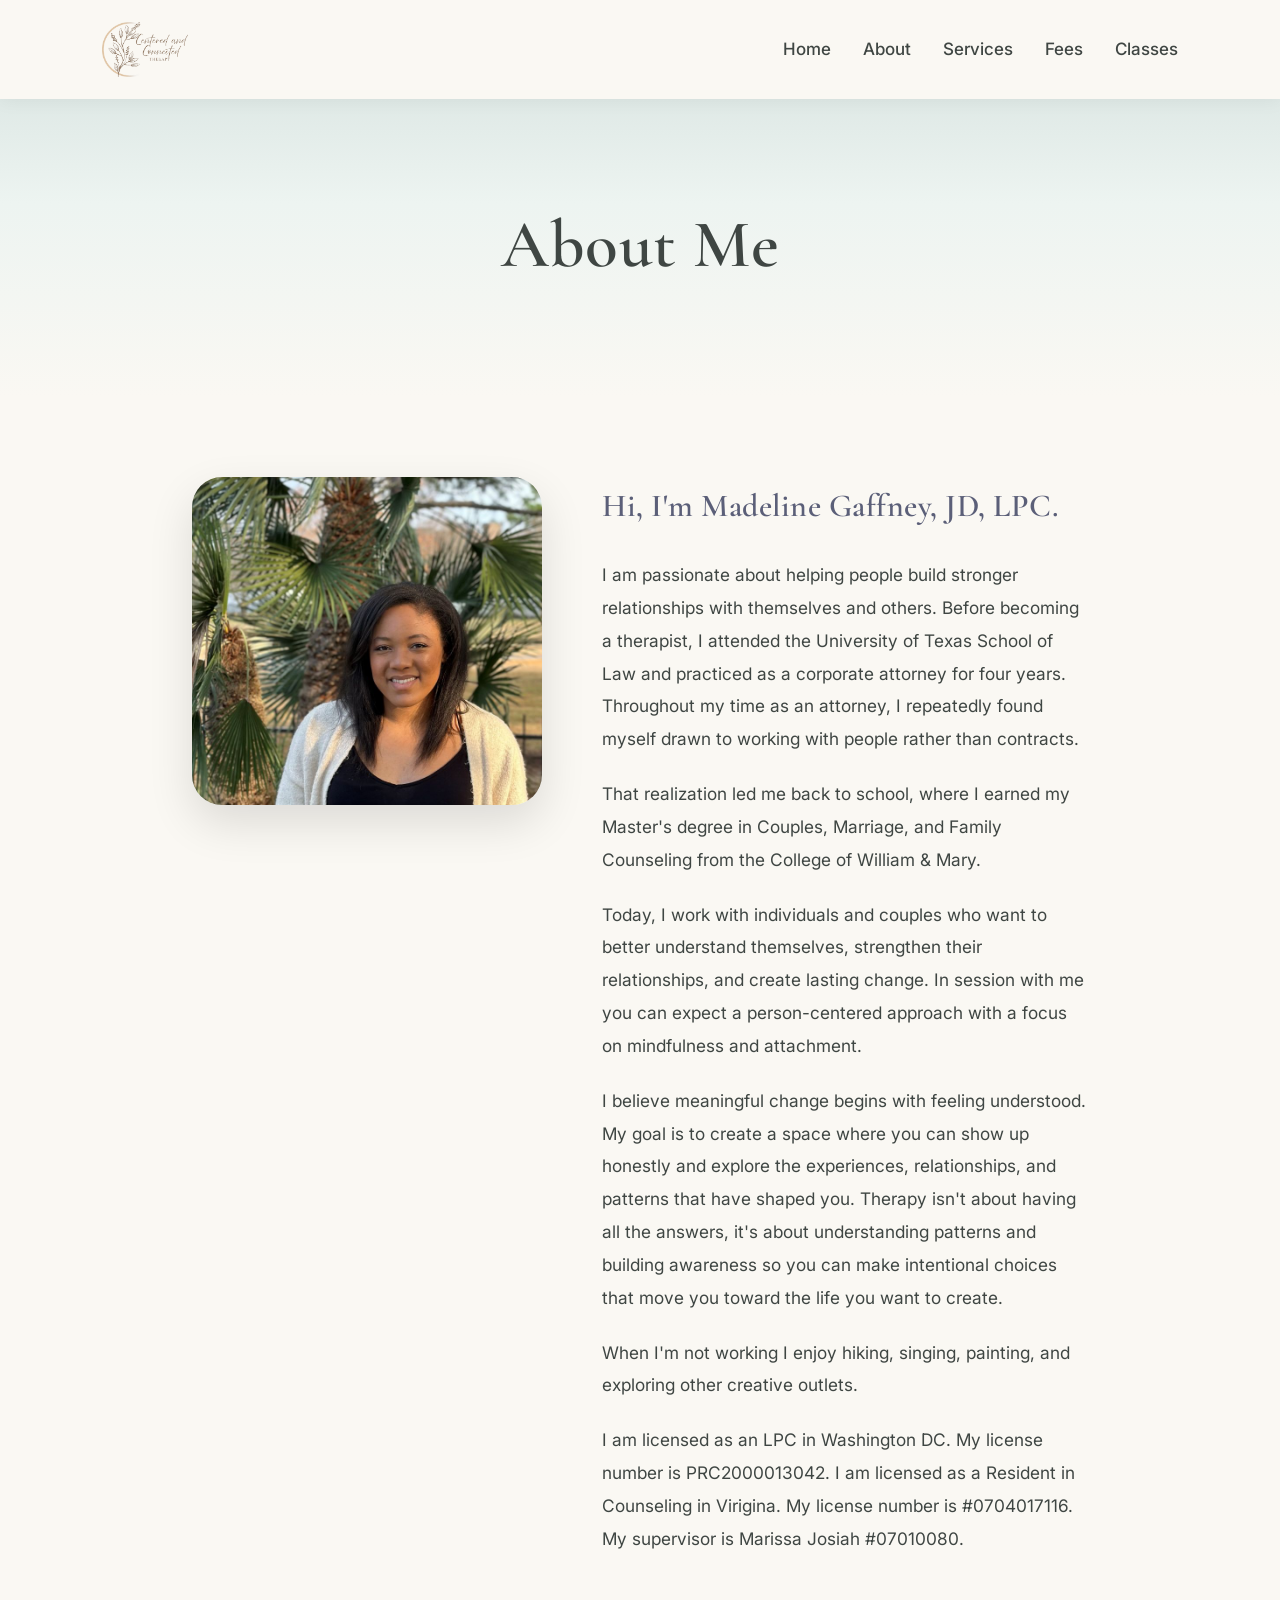
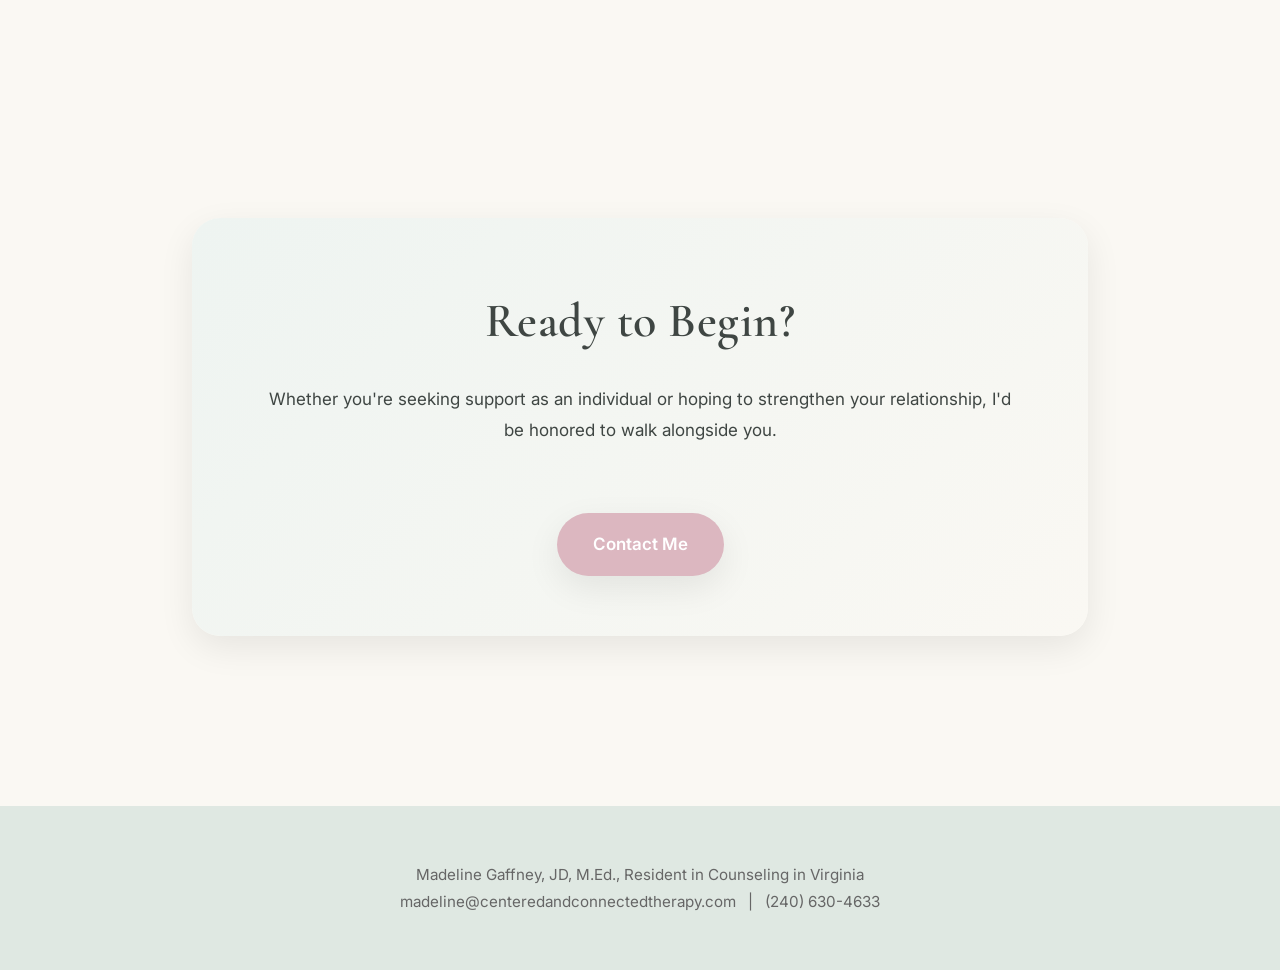
==== commit d48609e3: "Update about.html" ====
--- a/about.html
+++ b/about.html
@@ -2,6 +2,16 @@
 <html lang="en">
 
 <head>
+
+<!-- Google tag (gtag.js) -->
+<script async src="https://www.googletagmanager.com/gtag/js?id=G-1WT5TNZ1B8"></script>
+<script>
+  window.dataLayer = window.dataLayer || [];
+  function gtag(){dataLayer.push(arguments);}
+  gtag('js', new Date());
+
+  gtag('config', 'G-1WT5TNZ1B8');
+</script>
 
 <meta charset="UTF-8">
 <meta name="viewport" content="width=device-width, initial-scale=1.0">
@@ -72,7 +82,7 @@
 
 <div class="about-text">
 
-<h2>Hi, I'm Madeline Gaffney, JD, M.Ed.</h2>
+<h2>Hi, I'm Madeline Gaffney, JD, LPC.</h2>
 
 <p>
 I am passionate about helping people build stronger relationships with themselves and others.
@@ -100,7 +110,7 @@
 </p>
 
 <p>
-I am licensed as a Resident in Counseling in Virigina. My license number is #0704017116. My supervisor is Marissa Josiah #07010080.
+I am licensed as an LPC in Washington DC. My license number is PRC2000013042. I am licensed as a Resident in Counseling in Virigina. My license number is #0704017116. My supervisor is Marissa Josiah #07010080.
 </p>
     
 </div>
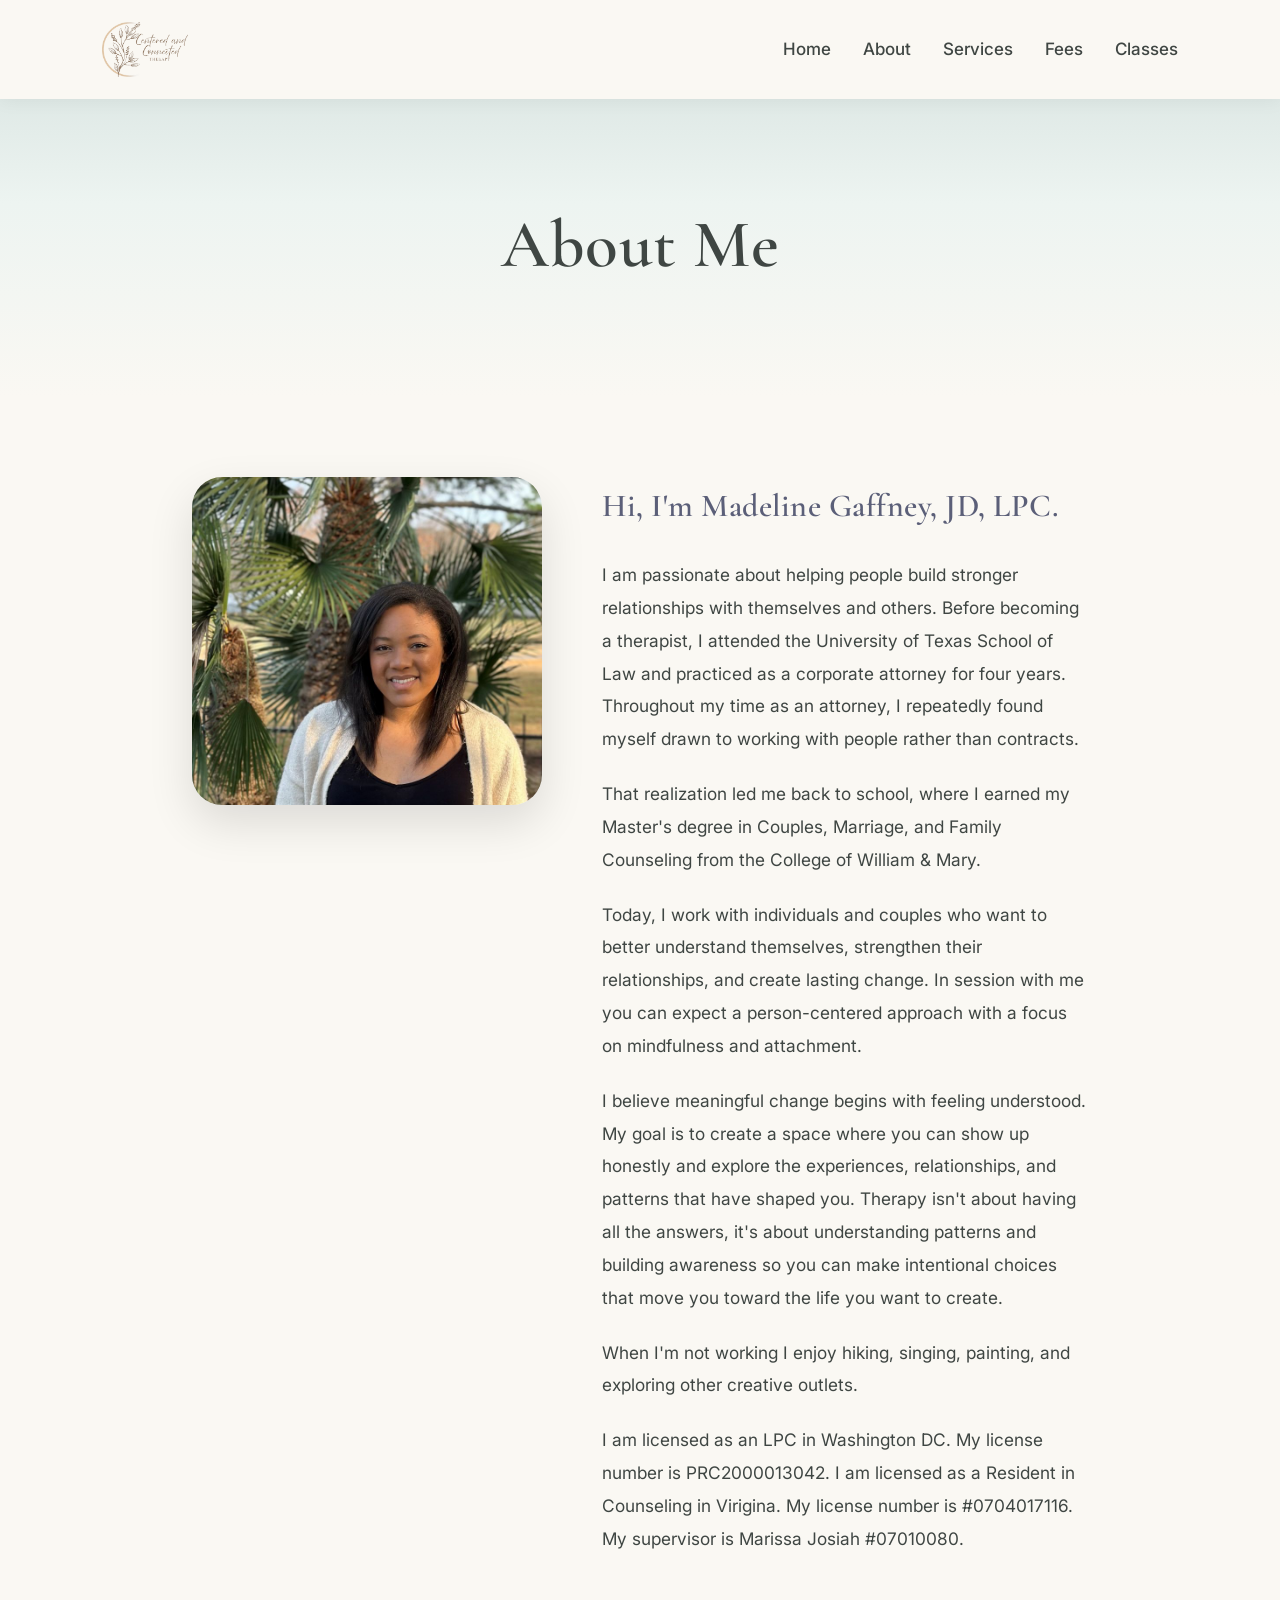
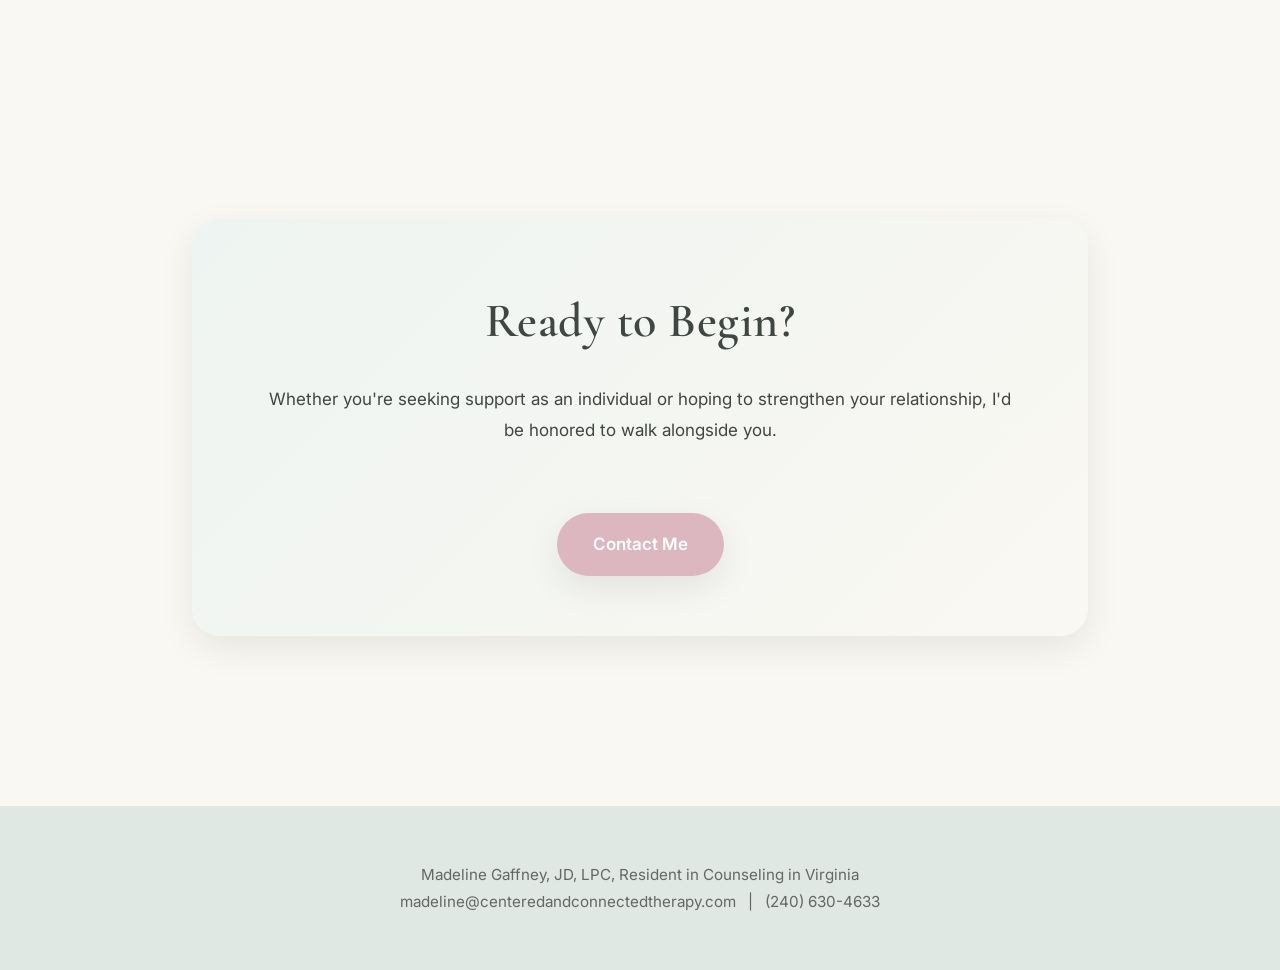
==== commit bbc870f0: "Update about.html" ====
--- a/about.html
+++ b/about.html
@@ -146,7 +146,7 @@
 <footer>
 
 <p>
-Madeline Gaffney, JD, M.Ed., Resident in Counseling in Virginia
+Madeline Gaffney, JD, LPC, Resident in Counseling in Virginia
 </p>
 
 <p>
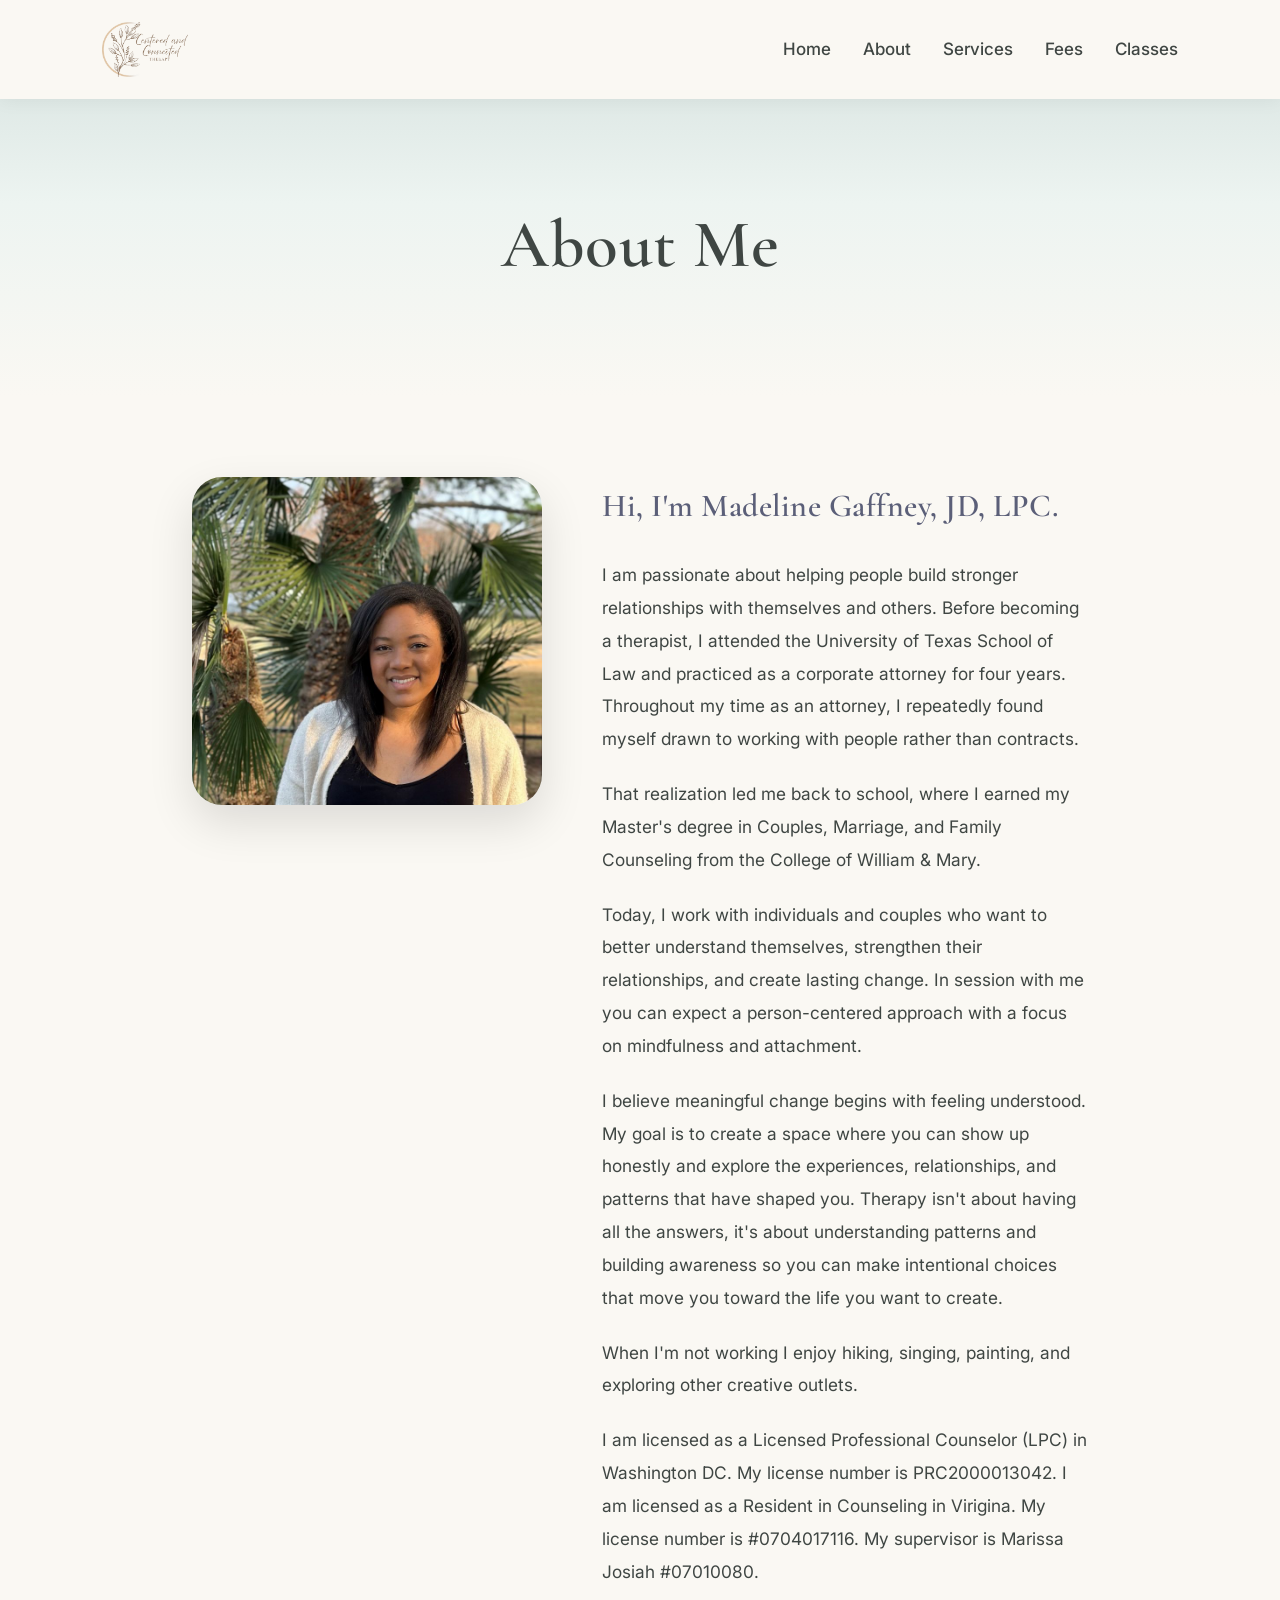
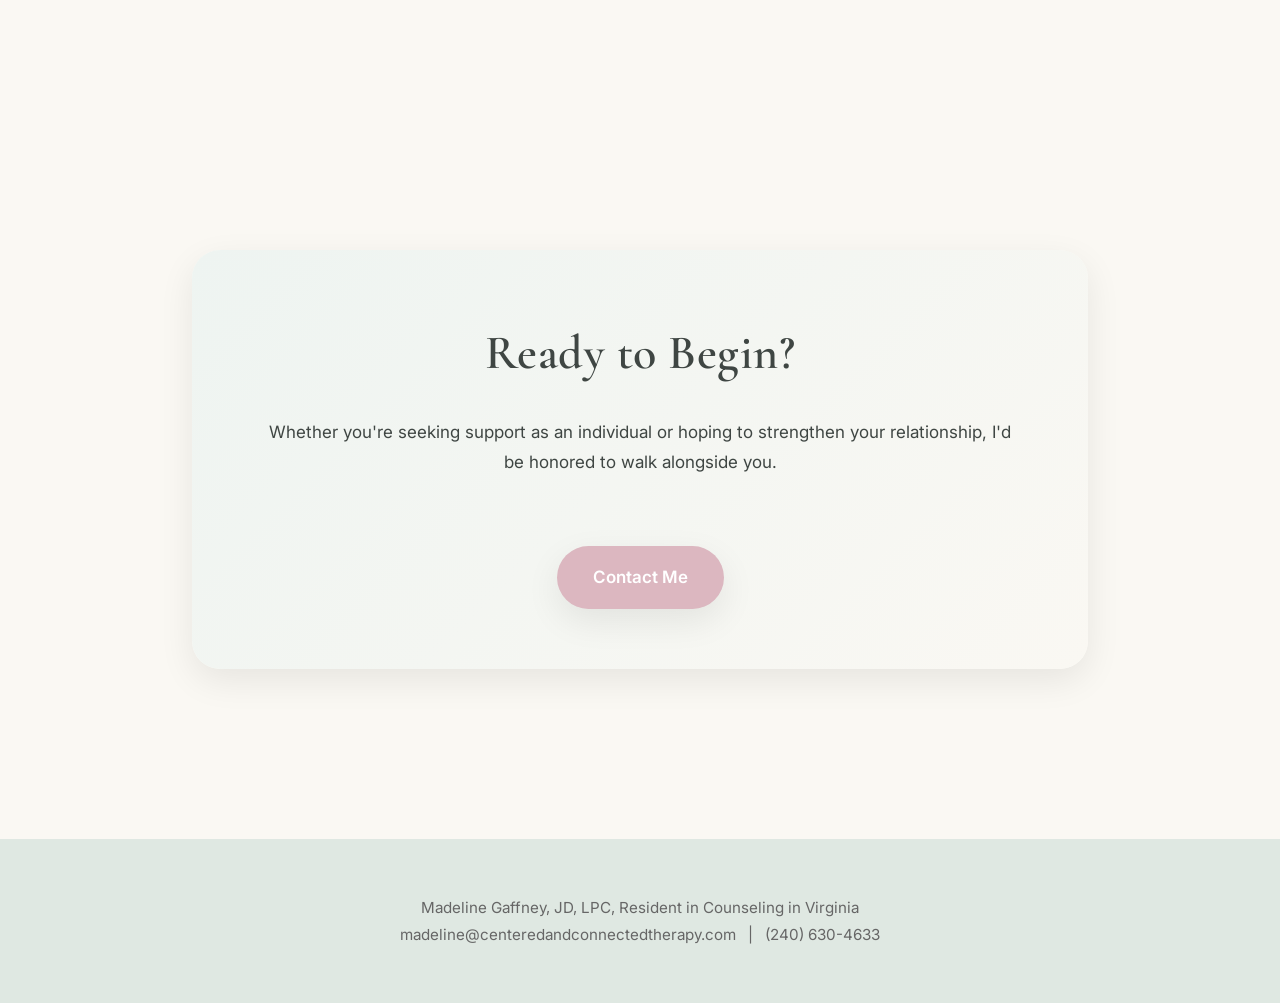
==== commit c78fd02d: "Update about.html" ====
--- a/about.html
+++ b/about.html
@@ -110,7 +110,7 @@
 </p>
 
 <p>
-I am licensed as an LPC in Washington DC. My license number is PRC2000013042. I am licensed as a Resident in Counseling in Virigina. My license number is #0704017116. My supervisor is Marissa Josiah #07010080.
+I am licensed as a Licensed Professional Counselor (LPC) in Washington DC. My license number is PRC2000013042. I am licensed as a Resident in Counseling in Virigina. My license number is #0704017116. My supervisor is Marissa Josiah #07010080.
 </p>
     
 </div>
